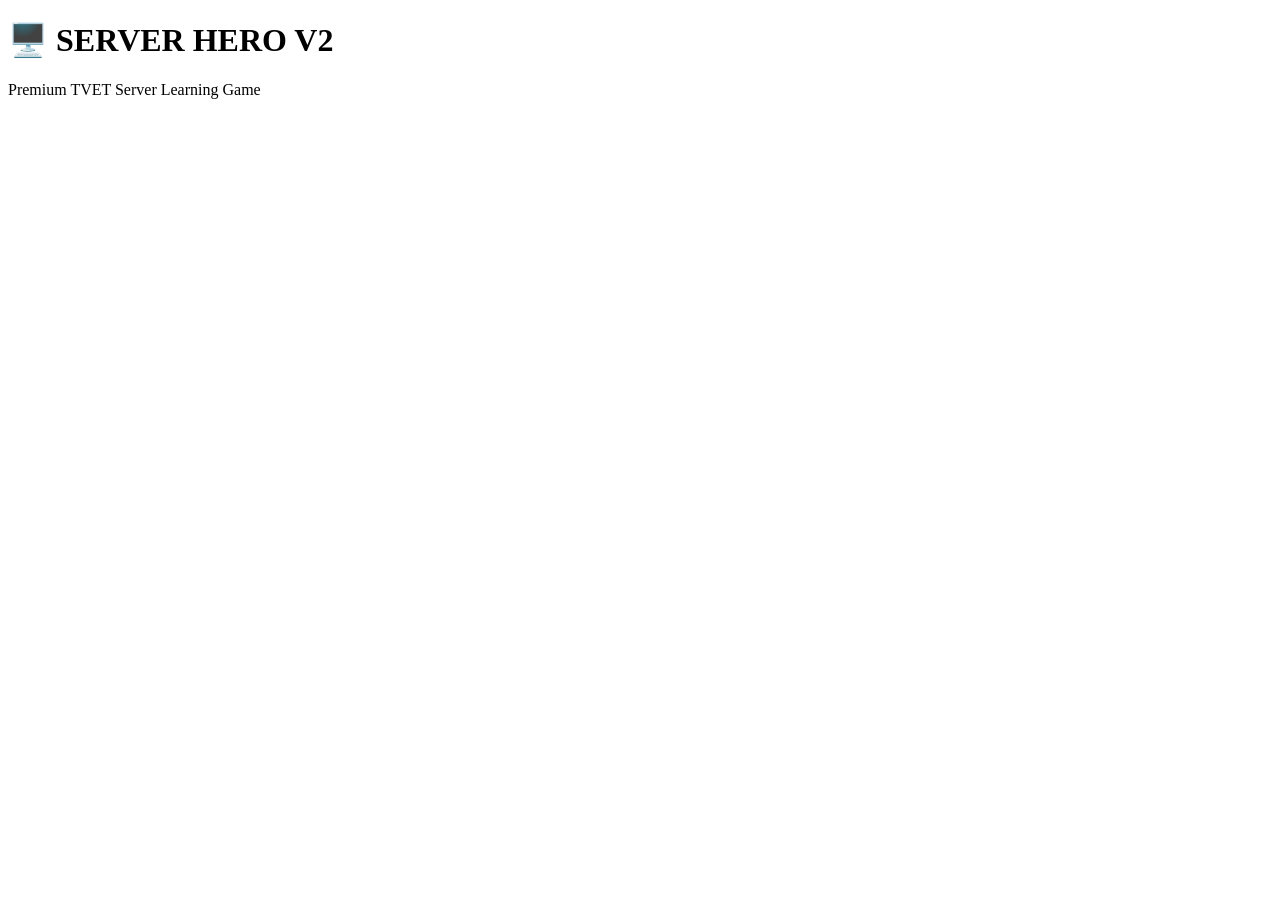
==== index.html @ 035c9340 "Add initial HTML structure for SERVER HERO V2" ====
<!DOCTYPE html>
<html lang="en">
<head>
  <meta charset="UTF-8">
  <meta name="viewport" content="width=device-width, initial-scale=1.0">
  <title>SERVER HERO V2</title>

  <link rel="stylesheet" href="style.css">
</head>
<body>

  <div class="container">
    <h1>🖥️ SERVER HERO V2</h1>
    <p>Premium TVET Server Learning Game</p>

    <div id="missions"></div>
  </div>

  <script src="missions.js"></script>
  <script src="app.js"></script>

</body>
</html>
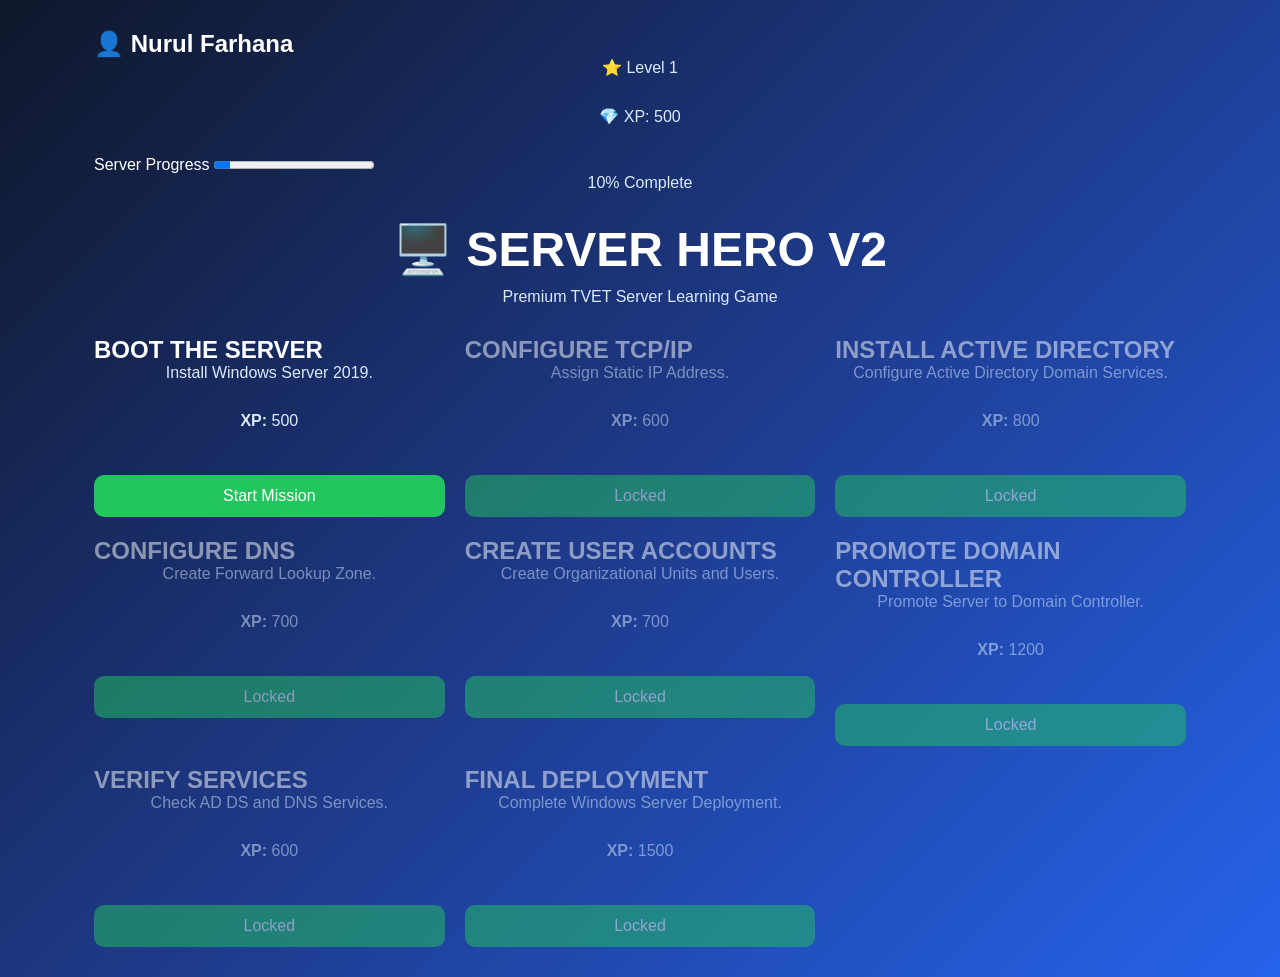
==== commit 693615b0: "Add player dashboard and progress box to index.html" ====
--- a/index.html
+++ b/index.html
@@ -9,7 +9,22 @@
 </head>
 <body>
 
-  <div class="container">
+  <div class="container"> 
+    <div class="dashboard">
+
+    <div class="player">
+        <h2>👤 Nurul Farhana</h2>
+        <p>⭐ Level 1</p>
+        <p>💎 XP: <span id="xp">500</span></p>
+    </div>
+
+    <div class="progress-box">
+        <label>Server Progress</label>
+        <progress id="progress" value="10" max="100"></progress>
+        <p><span id="percent">10%</span> Complete</p>
+    </div>
+
+</div>
     <h1>🖥️ SERVER HERO V2</h1>
     <p>Premium TVET Server Learning Game</p>
 
--- a/style.css
+++ b/style.css
@@ -0,0 +1,89 @@
+*{
+    margin:0;
+    padding:0;
+    box-sizing:border-box;
+}
+
+body{
+    font-family:Arial, Helvetica, sans-serif;
+    background:linear-gradient(135deg,#0f172a,#1e3a8a,#2563eb);
+    color:#fff;
+    min-height:100vh;
+}
+
+.container{
+    width:90%;
+    max-width:1200px;
+    margin:auto;
+    padding:30px;
+}
+
+h1{
+    text-align:center;
+    font-size:48px;
+    margin-bottom:10px;
+}
+
+p{
+    text-align:center;
+    margin-bottom:30px;
+    color:#dbeafe;
+}
+
+#missions{
+    display:grid;
+    grid-template-columns:repeat(auto-fit,minmax(280px,1fr));
+    gap:20px;
+}
+
+.mission-card{
+    background:rgba(255,255,255,.08);
+    border-radius:18px;
+    padding:20px;
+    border:1px solid rgba(255,255,255,.2);
+    transition:.3s;
+}
+
+.mission-card:hover{
+    transform:translateY(-6px);
+    box-shadow:0 10px 30px rgba(0,0,0,.35);
+}
+
+.mission-card h2{
+    font-size:22px;
+    margin-bottom:10px;
+}
+
+.mission-card p{
+    text-align:left;
+    margin:10px 0;
+}
+
+.xp{
+    display:inline-block;
+    background:#f59e0b;
+    color:#000;
+    padding:6px 12px;
+    border-radius:20px;
+    font-weight:bold;
+}
+
+.locked{
+    opacity:.5;
+}
+
+button{
+    width:100%;
+    margin-top:15px;
+    padding:12px;
+    border:none;
+    border-radius:10px;
+    background:#22c55e;
+    color:white;
+    font-size:16px;
+    cursor:pointer;
+}
+
+button:hover{
+    background:#16a34a;
+}
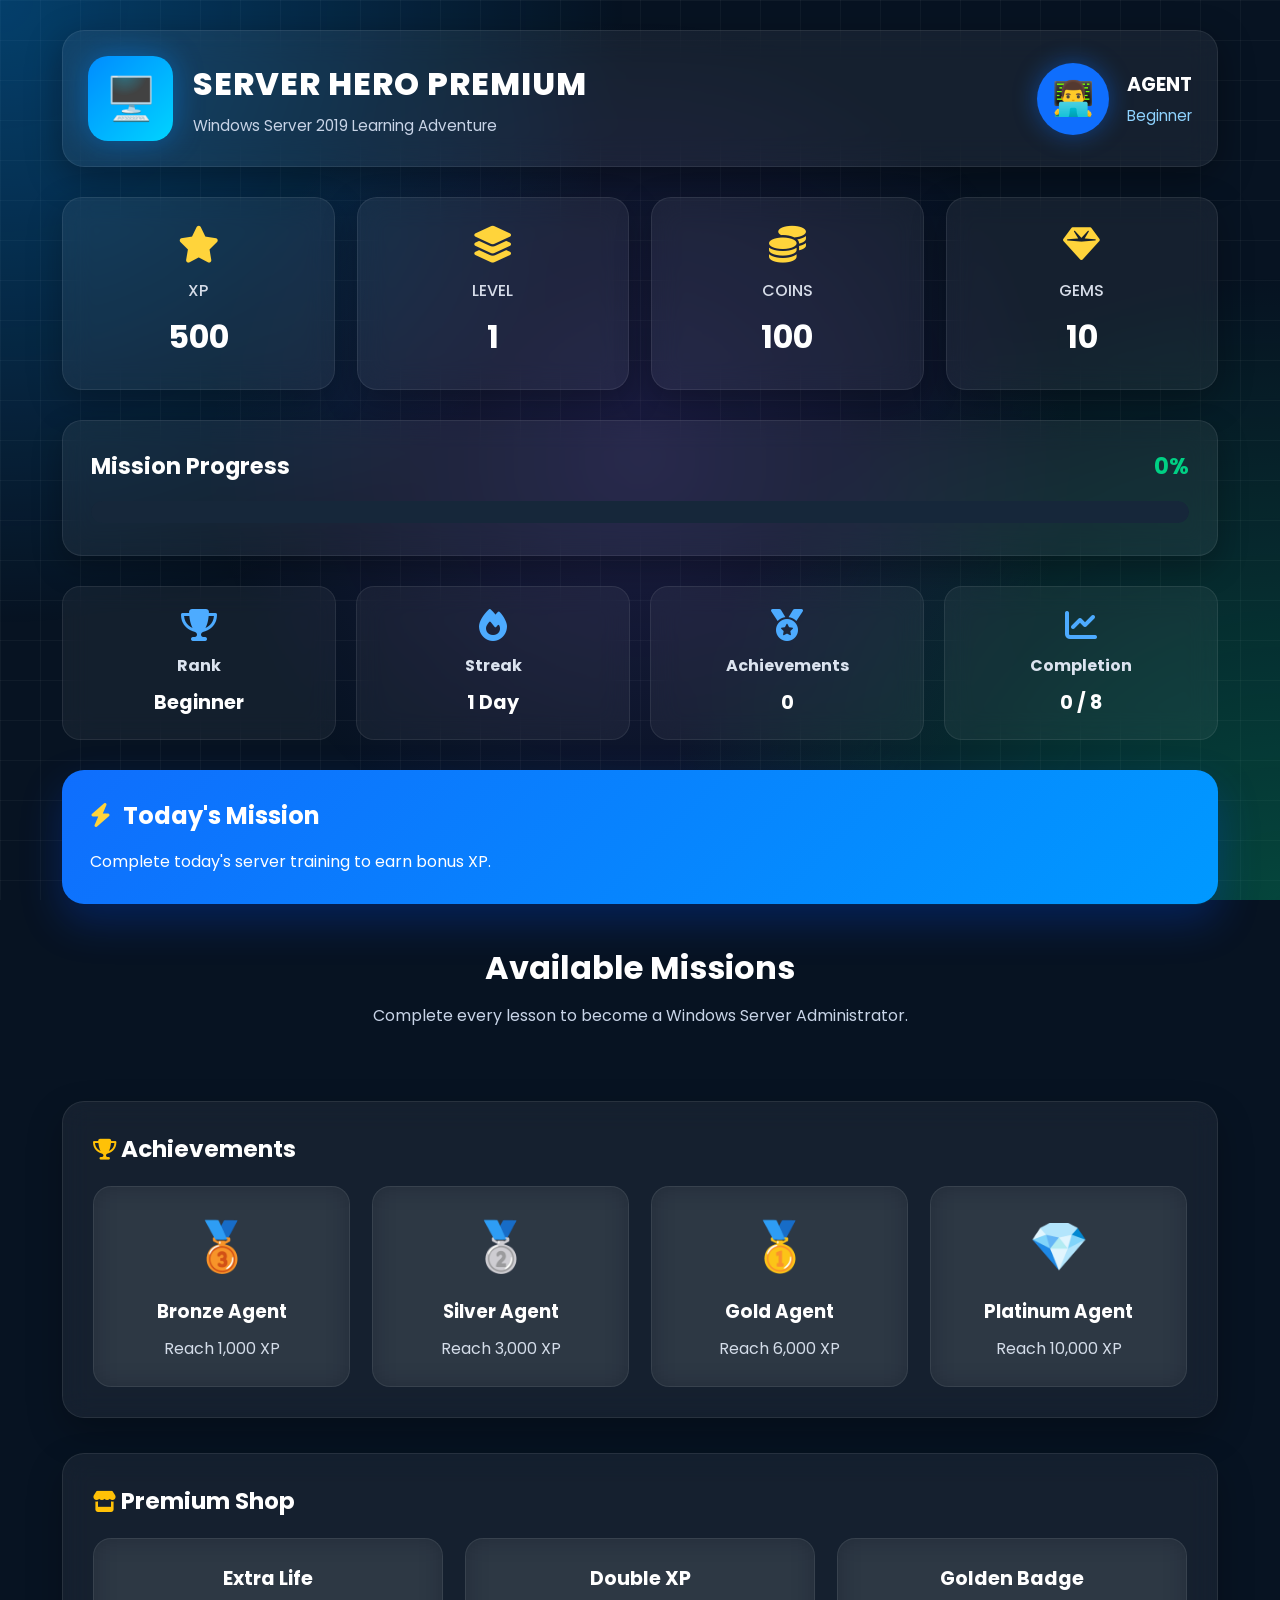
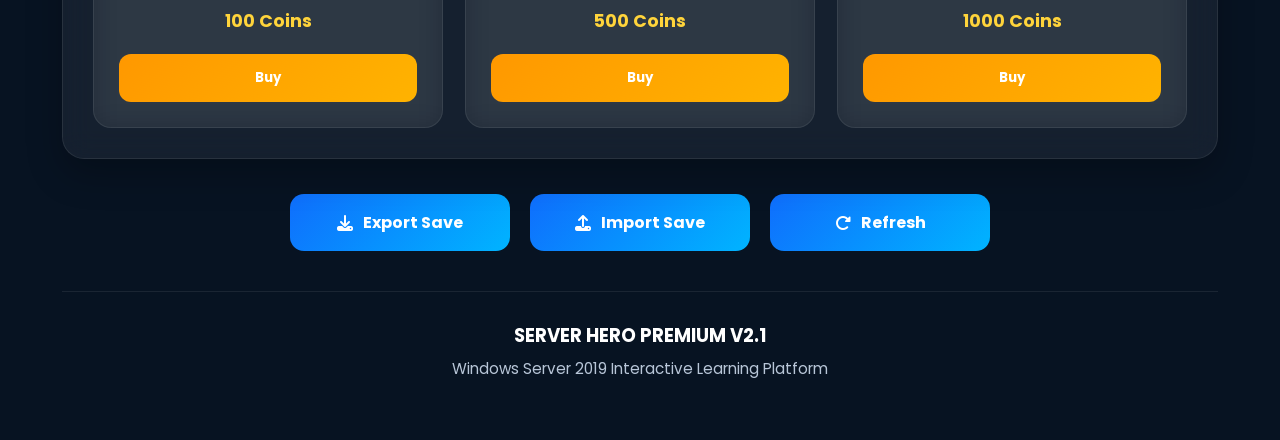
==== commit 15db8ced: "SERVER HERO PREMIUM Dashboard + Lesson 1 Complete" ====
--- a/index.html
+++ b/index.html
@@ -1,38 +1,544 @@
 <!DOCTYPE html>
 <html lang="en">
+
 <head>
-  <meta charset="UTF-8">
-  <meta name="viewport" content="width=device-width, initial-scale=1.0">
-  <title>SERVER HERO V2</title>
-
-  <link rel="stylesheet" href="style.css">
+
+<meta charset="UTF-8">
+
+<meta name="viewport"
+content="width=device-width, initial-scale=1.0">
+
+<title>SERVER HERO PREMIUM</title>
+
+<link rel="stylesheet" href="style.css">
+
+<link rel="preconnect"
+href="https://fonts.googleapis.com">
+
+<link rel="preconnect"
+href="https://fonts.gstatic.com"
+crossorigin>
+
+<link href="https://fonts.googleapis.com/css2?family=Poppins:wght@300;400;500;600;700;800&display=swap"
+rel="stylesheet">
+
+<link rel="stylesheet"
+href="https://cdnjs.cloudflare.com/ajax/libs/font-awesome/6.5.2/css/all.min.css">
+
 </head>
+
 <body>
 
-  <div class="container"> 
-    <div class="dashboard">
-
-    <div class="player">
-        <h2>👤 Nurul Farhana</h2>
-        <p>⭐ Level 1</p>
-        <p>💎 XP: <span id="xp">500</span></p>
+<div class="background-grid"></div>
+
+<div class="background-glow"></div>
+
+<div class="dashboard">
+
+<!-- ========================================= -->
+<!-- HEADER -->
+<!-- ========================================= -->
+
+<header class="top-header">
+
+<div class="logo-area">
+
+<div class="logo-icon">
+
+🖥️
+
+</div>
+
+<div>
+
+<h1>
+
+SERVER HERO PREMIUM
+
+</h1>
+
+<p>
+
+Windows Server 2019 Learning Adventure
+
+</p>
+
+</div>
+
+</div>
+
+<div class="player-profile">
+
+<div class="avatar">
+
+👨‍💻
+
+</div>
+
+<div>
+
+<h2>
+
+AGENT
+
+</h2>
+
+<p id="rank">
+
+Beginner
+
+</p>
+
+</div>
+
+</div>
+
+</header>
+
+<!-- ========================================= -->
+<!-- PLAYER PANEL -->
+<!-- ========================================= -->
+
+<section class="player-panel">
+
+<div class="stat-card">
+
+<i class="fa-solid fa-star"></i>
+
+<h3>
+
+XP
+
+</h3>
+
+<h2 id="xp">
+
+500
+
+</h2>
+
+</div>
+
+<div class="stat-card">
+
+<i class="fa-solid fa-layer-group"></i>
+
+<h3>
+
+LEVEL
+
+</h3>
+
+<h2 id="level">
+
+1
+
+</h2>
+
+</div>
+
+<div class="stat-card">
+
+<i class="fa-solid fa-coins"></i>
+
+<h3>
+
+COINS
+
+</h3>
+
+<h2 id="coins">
+
+100
+
+</h2>
+
+</div>
+
+<div class="stat-card">
+
+<i class="fa-solid fa-gem"></i>
+
+<h3>
+
+GEMS
+
+</h3>
+
+<h2 id="gems">
+
+10
+
+</h2>
+
+</div>
+
+</section>
+
+<!-- ========================================= -->
+<!-- PROGRESS -->
+<!-- ========================================= -->
+
+<section class="progress-section">
+
+<div class="progress-header">
+
+<h2>
+
+Mission Progress
+
+</h2>
+
+<h2 id="percent">
+
+0%
+
+</h2>
+
+</div>
+
+<progress
+id="progress"
+value="0"
+max="100">
+
+</progress>
+
+</section>
+
+<!-- ========================================= -->
+<!-- QUICK STATS -->
+<!-- ========================================= -->
+
+<section class="quick-stats">
+
+<div class="quick-card">
+
+<i class="fa-solid fa-trophy"></i>
+
+<h3>
+
+Rank
+
+</h3>
+
+<p id="rankText">
+
+Beginner
+
+</p>
+
+</div>
+
+<div class="quick-card">
+
+<i class="fa-solid fa-fire"></i>
+
+<h3>
+
+Streak
+
+</h3>
+
+<p id="streak">
+
+1 Day
+
+</p>
+
+</div>
+
+<div class="quick-card">
+
+<i class="fa-solid fa-medal"></i>
+
+<h3>
+
+Achievements
+
+</h3>
+
+<p id="achievementCount">
+
+0
+
+</p>
+
+</div>
+
+<div class="quick-card">
+
+<i class="fa-solid fa-chart-line"></i>
+
+<h3>
+
+Completion
+
+</h3>
+
+<p id="completion">
+
+0 / 8
+
+</p>
+
+</div>
+
+</section>
+
+<!-- ========================================= -->
+<!-- DAILY CHALLENGE -->
+<!-- ========================================= -->
+
+<section class="daily-box">
+
+<div class="daily-title">
+
+<i class="fa-solid fa-bolt"></i>
+
+<h2>
+
+Today's Mission
+
+</h2>
+
+</div>
+
+<p id="dailyMission">
+
+Complete today's server training to earn bonus XP.
+
+</p>
+
+</section>
+
+<!-- ========================================= -->
+<!-- MISSION TITLE -->
+<!-- ========================================= -->
+
+<section class="mission-title">
+
+<h2>
+
+Available Missions
+
+</h2>
+
+<p>
+
+Complete every lesson to become a Windows Server Administrator.
+
+</p>
+
+</section>
+
+<!-- ========================================= -->
+<!-- MISSION CONTAINER -->
+<!-- ========================================= -->
+
+<section
+id="missions"
+class="mission-grid">
+
+<!-- Generated by app.js -->
+
+</section> 
+
+<!-- ========================================= -->
+<!-- ACHIEVEMENT PANEL -->
+<!-- ========================================= -->
+
+<section class="achievement-panel">
+
+    <div class="panel-header">
+
+        <h2>
+
+            <i class="fa-solid fa-trophy"></i>
+
+            Achievements
+
+        </h2>
+
     </div>
 
-    <div class="progress-box">
-        <label>Server Progress</label>
-        <progress id="progress" value="10" max="100"></progress>
-        <p><span id="percent">10%</span> Complete</p>
+    <div class="achievement-grid">
+
+        <div class="achievement-card">
+
+            <div class="achievement-icon">
+                🥉
+            </div>
+
+            <h3>Bronze Agent</h3>
+
+            <p>Reach 1,000 XP</p>
+
+        </div>
+
+        <div class="achievement-card">
+
+            <div class="achievement-icon">
+                🥈
+            </div>
+
+            <h3>Silver Agent</h3>
+
+            <p>Reach 3,000 XP</p>
+
+        </div>
+
+        <div class="achievement-card">
+
+            <div class="achievement-icon">
+                🥇
+            </div>
+
+            <h3>Gold Agent</h3>
+
+            <p>Reach 6,000 XP</p>
+
+        </div>
+
+        <div class="achievement-card">
+
+            <div class="achievement-icon">
+                💎
+            </div>
+
+            <h3>Platinum Agent</h3>
+
+            <p>Reach 10,000 XP</p>
+
+        </div>
+
     </div>
 
-</div>
-    <h1>🖥️ SERVER HERO V2</h1>
-    <p>Premium TVET Server Learning Game</p>
-
-    <div id="missions"></div>
-  </div>
-
-  <script src="missions.js"></script>
-  <script src="app.js"></script>
+</section>
+
+<!-- ========================================= -->
+<!-- SHOP -->
+<!-- ========================================= -->
+
+<section class="shop-section">
+
+    <div class="panel-header">
+
+        <h2>
+
+            <i class="fa-solid fa-store"></i>
+
+            Premium Shop
+
+        </h2>
+
+    </div>
+
+    <div class="shop-grid">
+
+        <div class="shop-card">
+
+            <h3>Extra Life</h3>
+
+            <p>100 Coins</p>
+
+            <button onclick="buyItem(1)">
+
+                Buy
+
+            </button>
+
+        </div>
+
+        <div class="shop-card">
+
+            <h3>Double XP</h3>
+
+            <p>500 Coins</p>
+
+            <button onclick="buyItem(2)">
+
+                Buy
+
+            </button>
+
+        </div>
+
+        <div class="shop-card">
+
+            <h3>Golden Badge</h3>
+
+            <p>1000 Coins</p>
+
+            <button onclick="buyItem(3)">
+
+                Buy
+
+            </button>
+
+        </div>
+
+    </div>
+
+</section>
+
+<!-- ========================================= -->
+<!-- PLAYER MENU -->
+<!-- ========================================= -->
+
+<section class="menu-panel">
+
+    <button onclick="exportSave()">
+
+        <i class="fa-solid fa-download"></i>
+
+        Export Save
+
+    </button>
+
+    <button onclick="importSave()">
+
+        <i class="fa-solid fa-upload"></i>
+
+        Import Save
+
+    </button>
+
+    <button onclick="location.reload()">
+
+        <i class="fa-solid fa-rotate-right"></i>
+
+        Refresh
+
+    </button>
+
+</section>
+
+<!-- ========================================= -->
+<!-- FOOTER -->
+<!-- ========================================= -->
+
+<footer>
+
+    <p>
+
+        SERVER HERO PREMIUM V2.1
+
+    </p>
+
+    <p>
+
+        Windows Server 2019 Interactive Learning Platform
+
+    </p>
+
+</footer>
+
+</div>
+
+<script src="missions.js"></script>
+<script src="app.js"></script>
 
 </body>
-</html>
+
+</html>
--- a/style.css
+++ b/style.css
@@ -1,89 +1,2077 @@
+/* ==========================================================
+   SERVER HERO PREMIUM V2.1
+   style.css
+   PART 1
+========================================================== */
+
+/* ==========================================================
+   GOOGLE FONT
+========================================================== */
+
+@import url('https://fonts.googleapis.com/css2?family=Poppins:wght@300;400;500;600;700;800&display=swap');
+
+
+/* ==========================================================
+   RESET
+========================================================== */
+
 *{
+
     margin:0;
+
     padding:0;
+
     box-sizing:border-box;
+
+    font-family:"Poppins",sans-serif;
+
+}
+
+html{
+
+    scroll-behavior:smooth;
+
 }
 
 body{
-    font-family:Arial, Helvetica, sans-serif;
-    background:linear-gradient(135deg,#0f172a,#1e3a8a,#2563eb);
+
+    background:#071322;
+
+    color:#ffffff;
+
+    overflow-x:hidden;
+
+    min-height:100vh;
+
+    position:relative;
+
+}
+
+
+/* ==========================================================
+   BACKGROUND
+========================================================== */
+
+.background-grid{
+
+    position:fixed;
+
+    inset:0;
+
+    z-index:-2;
+
+    background-image:
+
+    linear-gradient(rgba(255,255,255,.04) 1px,transparent 1px),
+
+    linear-gradient(90deg,rgba(255,255,255,.04) 1px,transparent 1px);
+
+    background-size:40px 40px;
+
+}
+
+.background-glow{
+
+    position:fixed;
+
+    inset:0;
+
+    z-index:-1;
+
+    background:
+
+    radial-gradient(circle at top left,#0099ff55,transparent 40%),
+
+    radial-gradient(circle at bottom right,#00d08444,transparent 40%),
+
+    radial-gradient(circle at center,#6f42c133,transparent 55%);
+
+}
+
+
+/* ==========================================================
+   DASHBOARD
+========================================================== */
+
+.dashboard{
+
+    width:95%;
+
+    max-width:1500px;
+
+    margin:auto;
+
+    padding:30px;
+
+}
+
+
+/* ==========================================================
+   HEADER
+========================================================== */
+
+.top-header{
+
+    display:flex;
+
+    justify-content:space-between;
+
+    align-items:center;
+
+    gap:20px;
+
+    padding:25px;
+
+    border-radius:22px;
+
+    background:rgba(255,255,255,.06);
+
+    backdrop-filter:blur(16px);
+
+    border:1px solid rgba(255,255,255,.08);
+
+    box-shadow:
+
+    0 10px 35px rgba(0,0,0,.35);
+
+    margin-bottom:30px;
+
+}
+
+.logo-area{
+
+    display:flex;
+
+    align-items:center;
+
+    gap:20px;
+
+}
+
+.logo-icon{
+
+    width:85px;
+
+    height:85px;
+
+    border-radius:20px;
+
+    display:flex;
+
+    align-items:center;
+
+    justify-content:center;
+
+    font-size:42px;
+
+    background:linear-gradient(
+
+    135deg,
+
+    #008cff,
+
+    #00d4ff
+
+    );
+
+    box-shadow:
+
+    0 0 30px rgba(0,140,255,.45);
+
+}
+
+.logo-area h1{
+
+    font-size:2rem;
+
+    font-weight:800;
+
+    letter-spacing:1px;
+
+}
+
+.logo-area p{
+
+    margin-top:6px;
+
+    color:#c8d4e7;
+
+    font-size:.95rem;
+
+}
+
+
+/* ==========================================================
+   PLAYER PROFILE
+========================================================== */
+
+.player-profile{
+
+    display:flex;
+
+    align-items:center;
+
+    gap:18px;
+
+}
+
+.avatar{
+
+    width:72px;
+
+    height:72px;
+
+    border-radius:50%;
+
+    display:flex;
+
+    align-items:center;
+
+    justify-content:center;
+
+    background:#0f6efd;
+
+    font-size:34px;
+
+    box-shadow:
+
+    0 0 25px rgba(15,110,253,.45);
+
+}
+
+.player-profile h2{
+
+    font-size:1.2rem;
+
+    font-weight:700;
+
+}
+
+.player-profile p{
+
+    margin-top:5px;
+
+    color:#8fd3ff;
+
+    font-size:.95rem;
+
+}
+
+
+/* ==========================================================
+   SECTION TITLE
+========================================================== */
+
+.panel-header{
+
+    display:flex;
+
+    align-items:center;
+
+    gap:10px;
+
+    margin-bottom:20px;
+
+}
+
+.panel-header h2{
+
+    font-size:1.45rem;
+
+    font-weight:700;
+
+}
+
+.panel-header i{
+
+    color:#ffc107;
+
+    font-size:1.3rem;
+
+}
+
+
+/* ==========================================================
+   DEFAULT SECTION
+========================================================== */
+
+section{
+
+    margin-bottom:30px;
+
+}
+
+
+/* ==========================================================
+   BUTTON
+========================================================== */
+
+button{
+
+    border:none;
+
+    outline:none;
+
+    cursor:pointer;
+
+    transition:.30s;
+
+    border-radius:12px;
+
+    font-weight:600;
+
+}
+
+button:hover{
+
+    transform:translateY(-3px);
+
+}
+
+
+/* ==========================================================
+   SCROLLBAR
+========================================================== */
+
+::-webkit-scrollbar{
+
+    width:10px;
+
+}
+
+::-webkit-scrollbar-track{
+
+    background:#081420;
+
+}
+
+::-webkit-scrollbar-thumb{
+
+    background:#0f6efd;
+
+    border-radius:20px;
+
+}
+
+::-webkit-scrollbar-thumb:hover{
+
+    background:#3a8dff;
+
+} 
+
+/* ==========================================================
+   STYLE.CSS
+   PART 2
+   PLAYER PANEL • PROGRESS • QUICK STATS
+========================================================== */
+
+
+/* ==========================================================
+   PLAYER PANEL
+========================================================== */
+
+.player-panel{
+
+    display:grid;
+
+    grid-template-columns:repeat(4,1fr);
+
+    gap:22px;
+
+    margin-bottom:30px;
+
+}
+
+.stat-card{
+
+    background:rgba(255,255,255,.06);
+
+    border:1px solid rgba(255,255,255,.08);
+
+    backdrop-filter:blur(15px);
+
+    border-radius:20px;
+
+    padding:28px;
+
+    text-align:center;
+
+    transition:.35s;
+
+    box-shadow:0 12px 35px rgba(0,0,0,.25);
+
+}
+
+.stat-card:hover{
+
+    transform:translateY(-8px);
+
+    box-shadow:0 20px 45px rgba(0,140,255,.25);
+
+}
+
+.stat-card i{
+
+    font-size:2.3rem;
+
+    color:#ffd43b;
+
+    margin-bottom:15px;
+
+}
+
+.stat-card h3{
+
+    font-size:1rem;
+
+    color:#d6dce8;
+
+    margin-bottom:10px;
+
+    font-weight:500;
+
+}
+
+.stat-card h2{
+
+    font-size:2rem;
+
+    color:#ffffff;
+
+    font-weight:700;
+
+}
+
+
+/* ==========================================================
+   PROGRESS
+========================================================== */
+
+.progress-section{
+
+    background:rgba(255,255,255,.06);
+
+    border-radius:20px;
+
+    padding:28px;
+
+    backdrop-filter:blur(15px);
+
+    border:1px solid rgba(255,255,255,.08);
+
+    box-shadow:0 12px 30px rgba(0,0,0,.25);
+
+}
+
+.progress-header{
+
+    display:flex;
+
+    justify-content:space-between;
+
+    align-items:center;
+
+    margin-bottom:18px;
+
+}
+
+.progress-header h2{
+
+    font-size:1.4rem;
+
+    font-weight:700;
+
+}
+
+#percent{
+
+    color:#00d084;
+
+    font-weight:700;
+
+}
+
+progress{
+
+    width:100%;
+
+    height:22px;
+
+    border:none;
+
+    border-radius:20px;
+
+    overflow:hidden;
+
+}
+
+progress::-webkit-progress-bar{
+
+    background:#16273a;
+
+    border-radius:20px;
+
+}
+
+progress::-webkit-progress-value{
+
+    background:linear-gradient(
+
+        90deg,
+
+        #00c6ff,
+
+        #0072ff
+
+    );
+
+    border-radius:20px;
+
+}
+
+
+/* ==========================================================
+   QUICK STATS
+========================================================== */
+
+.quick-stats{
+
+    display:grid;
+
+    grid-template-columns:repeat(4,1fr);
+
+    gap:20px;
+
+}
+
+.quick-card{
+
+    background:rgba(255,255,255,.05);
+
+    border-radius:18px;
+
+    padding:22px;
+
+    text-align:center;
+
+    border:1px solid rgba(255,255,255,.08);
+
+    transition:.35s;
+
+}
+
+.quick-card:hover{
+
+    transform:translateY(-6px);
+
+    background:rgba(255,255,255,.08);
+
+}
+
+.quick-card i{
+
+    font-size:2rem;
+
+    color:#4dabff;
+
+    margin-bottom:12px;
+
+}
+
+.quick-card h3{
+
+    font-size:1rem;
+
+    margin-bottom:10px;
+
+    color:#dbe3ef;
+
+}
+
+.quick-card p{
+
+    font-size:1.2rem;
+
+    font-weight:700;
+
+    color:#ffffff;
+
+}
+
+
+/* ==========================================================
+   DAILY MISSION
+========================================================== */
+
+.daily-box{
+
+    background:linear-gradient(
+
+        135deg,
+
+        #0f6efd,
+
+        #0099ff
+
+    );
+
+    border-radius:22px;
+
+    padding:28px;
+
+    box-shadow:0 18px 40px rgba(0,80,255,.25);
+
+}
+
+.daily-title{
+
+    display:flex;
+
+    align-items:center;
+
+    gap:12px;
+
+    margin-bottom:15px;
+
+}
+
+.daily-title i{
+
+    font-size:1.5rem;
+
+    color:#ffd43b;
+
+}
+
+.daily-title h2{
+
+    font-size:1.5rem;
+
+}
+
+#dailyMission{
+
+    font-size:1rem;
+
+    line-height:1.8;
+
+}
+
+
+/* ==========================================================
+   MISSION TITLE
+========================================================== */
+
+.mission-title{
+
+    text-align:center;
+
+    margin-top:40px;
+
+    margin-bottom:30px;
+
+}
+
+.mission-title h2{
+
+    font-size:2rem;
+
+    font-weight:700;
+
+    margin-bottom:10px;
+
+}
+
+.mission-title p{
+
+    color:#c8d4e7;
+
+    max-width:800px;
+
+    margin:auto;
+
+    line-height:1.8;
+
+} 
+
+/* ==========================================================
+   STYLE.CSS
+   PART 3
+   MISSION GRID • MISSION CARD • BUTTON
+========================================================== */
+
+
+/* ==========================================================
+   MISSION GRID
+========================================================== */
+
+.mission-grid{
+
+    display:grid;
+
+    grid-template-columns:repeat(auto-fit,minmax(320px,1fr));
+
+    gap:25px;
+
+    margin-top:20px;
+
+    margin-bottom:40px;
+
+}
+
+
+/* ==========================================================
+   MISSION CARD
+========================================================== */
+
+.mission-card{
+
+    position:relative;
+
+    overflow:hidden;
+
+    background:rgba(255,255,255,.06);
+
+    border:1px solid rgba(255,255,255,.08);
+
+    border-radius:22px;
+
+    padding:28px;
+
+    backdrop-filter:blur(16px);
+
+    transition:.35s;
+
+    box-shadow:0 15px 35px rgba(0,0,0,.25);
+
+}
+
+.mission-card:hover{
+
+    transform:translateY(-10px);
+
+    box-shadow:0 20px 45px rgba(0,140,255,.28);
+
+}
+
+
+/* ==========================================================
+   TOP GLOW
+========================================================== */
+
+.mission-card::before{
+
+    content:"";
+
+    position:absolute;
+
+    left:0;
+
+    top:0;
+
+    width:100%;
+
+    height:6px;
+
+    background:linear-gradient(
+
+        90deg,
+
+        #00d4ff,
+
+        #0f6efd,
+
+        #6f42c1
+
+    );
+
+}
+
+
+/* ==========================================================
+   HEADER
+========================================================== */
+
+.mission-header{
+
+    display:flex;
+
+    justify-content:space-between;
+
+    align-items:center;
+
+    gap:10px;
+
+    margin-bottom:18px;
+
+}
+
+.mission-header h2{
+
+    font-size:1.35rem;
+
+    font-weight:700;
+
+    color:#ffffff;
+
+}
+
+
+/* ==========================================================
+   XP BADGE
+========================================================== */
+
+.badge{
+
+    background:#0f6efd;
+
+    color:#ffffff;
+
+    padding:8px 14px;
+
+    border-radius:50px;
+
+    font-size:.85rem;
+
+    font-weight:700;
+
+    box-shadow:0 0 15px rgba(15,110,253,.35);
+
+}
+
+
+/* ==========================================================
+   DESCRIPTION
+========================================================== */
+
+.mission-card p{
+
+    color:#d8e2ef;
+
+    line-height:1.8;
+
+    margin-bottom:25px;
+
+}
+
+
+/* ==========================================================
+   FOOTER
+========================================================== */
+
+.mission-footer{
+
+    display:flex;
+
+    justify-content:flex-end;
+
+}
+
+
+/* ==========================================================
+   BUTTON
+========================================================== */
+
+.mission-card button{
+
+    width:100%;
+
+    padding:14px;
+
+    border:none;
+
+    border-radius:12px;
+
+    font-size:1rem;
+
+    font-weight:700;
+
+    cursor:pointer;
+
+    color:#ffffff;
+
+    background:linear-gradient(
+
+        135deg,
+
+        #0f6efd,
+
+        #00b4ff
+
+    );
+
+    transition:.30s;
+
+}
+
+.mission-card button:hover{
+
+    transform:translateY(-3px);
+
+    box-shadow:0 12px 28px rgba(0,140,255,.35);
+
+}
+
+
+/* ==========================================================
+   LOCKED
+========================================================== */
+
+.mission-card.locked{
+
+    opacity:.55;
+
+    filter:grayscale(1);
+
+}
+
+.mission-card.locked::after{
+
+    content:"🔒 LOCKED";
+
+    position:absolute;
+
+    top:18px;
+
+    right:18px;
+
+    background:#dc3545;
+
+    color:#ffffff;
+
+    padding:6px 12px;
+
+    border-radius:30px;
+
+    font-size:.75rem;
+
+    font-weight:700;
+
+}
+
+.mission-card.locked button{
+
+    background:#5c6675;
+
+    cursor:not-allowed;
+
+}
+
+.mission-card.locked button:hover{
+
+    transform:none;
+
+    box-shadow:none;
+
+}
+
+
+/* ==========================================================
+   COMPLETED
+========================================================== */
+
+.mission-card.completed{
+
+    border:2px solid #00d084;
+
+}
+
+.mission-card.completed::after{
+
+    content:"✔ COMPLETED";
+
+    position:absolute;
+
+    top:18px;
+
+    right:18px;
+
+    background:#00b96b;
+
+    color:#ffffff;
+
+    padding:6px 12px;
+
+    border-radius:30px;
+
+    font-size:.75rem;
+
+    font-weight:700;
+
+}
+
+.mission-card.completed button{
+
+    background:linear-gradient(
+
+        135deg,
+
+        #00b96b,
+
+        #00d084
+
+    );
+
+}
+
+
+/* ==========================================================
+   SMALL ANIMATION
+========================================================== */
+
+@keyframes cardFloat{
+
+    0%{
+
+        transform:translateY(0);
+
+    }
+
+    50%{
+
+        transform:translateY(-4px);
+
+    }
+
+    100%{
+
+        transform:translateY(0);
+
+    }
+
+}
+
+.mission-card:hover .badge{
+
+    animation:cardFloat .8s infinite;
+
+}
+
+/* ==========================================================
+   STYLE.CSS
+   PART 4
+   ACHIEVEMENT • SHOP • MENU • FOOTER
+========================================================== */
+
+
+/* ==========================================================
+   ACHIEVEMENT PANEL
+========================================================== */
+
+.achievement-panel{
+
+    background:rgba(255,255,255,.06);
+
+    border:1px solid rgba(255,255,255,.08);
+
+    backdrop-filter:blur(16px);
+
+    border-radius:22px;
+
+    padding:30px;
+
+    margin-bottom:35px;
+
+    box-shadow:0 15px 35px rgba(0,0,0,.25);
+
+}
+
+.achievement-grid{
+
+    display:grid;
+
+    grid-template-columns:repeat(auto-fit,minmax(220px,1fr));
+
+    gap:22px;
+
+}
+
+.achievement-card{
+
+    background:rgba(255,255,255,.05);
+
+    border:1px solid rgba(255,255,255,.08);
+
+    border-radius:18px;
+
+    padding:24px;
+
+    text-align:center;
+
+    transition:.35s;
+
+}
+
+.achievement-card:hover{
+
+    transform:translateY(-8px);
+
+    border-color:#ffd43b;
+
+    box-shadow:0 18px 35px rgba(255,212,59,.20);
+
+}
+
+.achievement-icon{
+
+    font-size:3rem;
+
+    margin-bottom:15px;
+
+}
+
+.achievement-card h3{
+
+    font-size:1.15rem;
+
+    margin-bottom:10px;
+
+}
+
+.achievement-card p{
+
+    color:#d4dde9;
+
+    line-height:1.7;
+
+}
+
+
+/* ==========================================================
+   SHOP
+========================================================== */
+
+.shop-section{
+
+    background:rgba(255,255,255,.06);
+
+    border:1px solid rgba(255,255,255,.08);
+
+    backdrop-filter:blur(16px);
+
+    border-radius:22px;
+
+    padding:30px;
+
+    margin-bottom:35px;
+
+    box-shadow:0 15px 35px rgba(0,0,0,.25);
+
+}
+
+.shop-grid{
+
+    display:grid;
+
+    grid-template-columns:repeat(auto-fit,minmax(250px,1fr));
+
+    gap:22px;
+
+}
+
+.shop-card{
+
+    background:rgba(255,255,255,.05);
+
+    border-radius:18px;
+
+    border:1px solid rgba(255,255,255,.08);
+
+    padding:25px;
+
+    text-align:center;
+
+    transition:.35s;
+
+}
+
+.shop-card:hover{
+
+    transform:translateY(-8px);
+
+    box-shadow:0 18px 35px rgba(0,140,255,.20);
+
+}
+
+.shop-card h3{
+
+    font-size:1.2rem;
+
+    margin-bottom:15px;
+
+}
+
+.shop-card p{
+
+    color:#ffd43b;
+
+    font-size:1.1rem;
+
+    font-weight:700;
+
+    margin-bottom:20px;
+
+}
+
+.shop-card button{
+
+    width:100%;
+
+    padding:14px;
+
+    background:linear-gradient(
+
+        135deg,
+
+        #ff9800,
+
+        #ffb300
+
+    );
+
     color:#fff;
-    min-height:100vh;
-}
-
-.container{
-    width:90%;
-    max-width:1200px;
-    margin:auto;
-    padding:30px;
-}
-
-h1{
+
+    border:none;
+
+    border-radius:12px;
+
+    font-weight:700;
+
+    transition:.3s;
+
+}
+
+.shop-card button:hover{
+
+    transform:translateY(-3px);
+
+    box-shadow:0 12px 25px rgba(255,179,0,.30);
+
+}
+
+
+/* ==========================================================
+   MENU PANEL
+========================================================== */
+
+.menu-panel{
+
+    display:flex;
+
+    justify-content:center;
+
+    align-items:center;
+
+    gap:20px;
+
+    flex-wrap:wrap;
+
+    margin-bottom:40px;
+
+}
+
+.menu-panel button{
+
+    min-width:220px;
+
+    padding:16px 24px;
+
+    background:linear-gradient(
+
+        135deg,
+
+        #0f6efd,
+
+        #00b4ff
+
+    );
+
+    color:#ffffff;
+
+    border:none;
+
+    border-radius:14px;
+
+    font-size:1rem;
+
+    font-weight:700;
+
+    display:flex;
+
+    justify-content:center;
+
+    align-items:center;
+
+    gap:10px;
+
+    transition:.30s;
+
+}
+
+.menu-panel button:hover{
+
+    transform:translateY(-4px);
+
+    box-shadow:0 15px 30px rgba(0,140,255,.30);
+
+}
+
+.menu-panel i{
+
+    font-size:1rem;
+
+}
+
+
+/* ==========================================================
+   FOOTER
+========================================================== */
+
+footer{
+
+    margin-top:30px;
+
     text-align:center;
-    font-size:48px;
+
+    padding:30px 20px;
+
+    border-top:1px solid rgba(255,255,255,.08);
+
+}
+
+footer p:first-child{
+
+    font-size:1.15rem;
+
+    font-weight:700;
+
+    color:#ffffff;
+
+    margin-bottom:8px;
+
+}
+
+footer p:last-child{
+
+    color:#b8c6d8;
+
+    font-size:.95rem;
+
+}
+
+
+/* ==========================================================
+   FADE ANIMATION
+========================================================== */
+
+@keyframes fadeInUp{
+
+    from{
+
+        opacity:0;
+
+        transform:translateY(30px);
+
+    }
+
+    to{
+
+        opacity:1;
+
+        transform:translateY(0);
+
+    }
+
+}
+
+.achievement-panel,
+.shop-section,
+.menu-panel,
+footer{
+
+    animation:fadeInUp .8s ease;
+
+}
+
+/* ==========================================================
+   STYLE.CSS
+   PART 5
+   POPUP • TOAST • PARTICLE • ANIMATION
+========================================================== */
+
+
+/* ==========================================================
+   REWARD POPUP
+========================================================== */
+
+.reward-popup{
+
+    position:fixed;
+
+    top:50%;
+
+    left:50%;
+
+    transform:translate(-50%,-50%) scale(.7);
+
+    width:min(420px,90vw);
+
+    padding:35px;
+
+    text-align:center;
+
+    border-radius:24px;
+
+    background:rgba(12,22,38,.96);
+
+    border:2px solid #00d084;
+
+    box-shadow:0 20px 60px rgba(0,0,0,.45);
+
+    opacity:0;
+
+    visibility:hidden;
+
+    transition:.35s;
+
+    z-index:9999;
+
+}
+
+.reward-popup.show{
+
+    opacity:1;
+
+    visibility:visible;
+
+    transform:translate(-50%,-50%) scale(1);
+
+}
+
+.reward-popup h2{
+
+    color:#00d084;
+
+    margin-bottom:20px;
+
+    font-size:1.8rem;
+
+}
+
+.reward-popup p{
+
+    margin:10px 0;
+
+    font-size:1.15rem;
+
+}
+
+
+/* ==========================================================
+   ACHIEVEMENT POPUP
+========================================================== */
+
+.achievement-popup{
+
+    position:fixed;
+
+    top:40px;
+
+    right:40px;
+
+    width:340px;
+
+    max-width:90vw;
+
+    padding:25px;
+
+    border-radius:18px;
+
+    background:#101f35;
+
+    border-left:6px solid gold;
+
+    box-shadow:0 15px 35px rgba(0,0,0,.35);
+
+    opacity:0;
+
+    transform:translateX(120%);
+
+    transition:.35s;
+
+    z-index:9998;
+
+}
+
+.achievement-popup.show{
+
+    opacity:1;
+
+    transform:translateX(0);
+
+}
+
+.achievement-popup h2{
+
+    color:gold;
+
+    margin-bottom:12px;
+
+}
+
+.achievement-popup h3{
+
     margin-bottom:10px;
-}
-
-p{
-    text-align:center;
-    margin-bottom:30px;
-    color:#dbeafe;
-}
-
-#missions{
-    display:grid;
-    grid-template-columns:repeat(auto-fit,minmax(280px,1fr));
-    gap:20px;
-}
-
-.mission-card{
-    background:rgba(255,255,255,.08);
+
+}
+
+.achievement-popup p{
+
+    color:#d8e2ef;
+
+}
+
+
+/* ==========================================================
+   DAILY BONUS
+========================================================== */
+
+.daily-popup{
+
+    position:fixed;
+
+    bottom:35px;
+
+    left:35px;
+
+    width:320px;
+
+    max-width:90vw;
+
+    padding:24px;
+
     border-radius:18px;
-    padding:20px;
-    border:1px solid rgba(255,255,255,.2);
-    transition:.3s;
-}
-
-.mission-card:hover{
-    transform:translateY(-6px);
-    box-shadow:0 10px 30px rgba(0,0,0,.35);
-}
-
-.mission-card h2{
-    font-size:22px;
-    margin-bottom:10px;
-}
-
-.mission-card p{
-    text-align:left;
-    margin:10px 0;
-}
-
-.xp{
-    display:inline-block;
-    background:#f59e0b;
-    color:#000;
-    padding:6px 12px;
-    border-radius:20px;
-    font-weight:bold;
-}
-
-.locked{
-    opacity:.5;
-}
-
-button{
-    width:100%;
-    margin-top:15px;
-    padding:12px;
-    border:none;
-    border-radius:10px;
-    background:#22c55e;
-    color:white;
-    font-size:16px;
-    cursor:pointer;
-}
-
-button:hover{
-    background:#16a34a;
-}
+
+    background:#0f6efd;
+
+    color:#fff;
+
+    box-shadow:0 15px 35px rgba(15,110,253,.35);
+
+    transform:translateY(150%);
+
+    opacity:0;
+
+    transition:.35s;
+
+    z-index:9997;
+
+}
+
+.daily-popup.show{
+
+    transform:translateY(0);
+
+    opacity:1;
+
+}
+
+.daily-popup h2{
+
+    margin-bottom:12px;
+
+}
+
+.daily-popup p{
+
+    margin:8px 0;
+
+}
+
+
+/* ==========================================================
+   TOAST
+========================================================== */
+
+.toast{
+
+    position:fixed;
+
+    top:30px;
+
+    left:50%;
+
+    transform:translateX(-50%) translateY(-100px);
+
+    padding:16px 30px;
+
+    border-radius:50px;
+
+    font-weight:700;
+
+    color:#fff;
+
+    opacity:0;
+
+    transition:.35s;
+
+    z-index:99999;
+
+    box-shadow:0 12px 25px rgba(0,0,0,.25);
+
+}
+
+.toast.show{
+
+    transform:translateX(-50%) translateY(0);
+
+    opacity:1;
+
+}
+
+.toast.success{
+
+    background:#00b96b;
+
+}
+
+.toast.error{
+
+    background:#dc3545;
+
+}
+
+.toast.info{
+
+    background:#0f6efd;
+
+}
+
+
+/* ==========================================================
+   LEVEL UP
+========================================================== */
+
+.level-up{
+
+    position:fixed;
+
+    inset:0;
+
+    display:flex;
+
+    flex-direction:column;
+
+    justify-content:center;
+
+    align-items:center;
+
+    background:rgba(0,0,0,.75);
+
+    opacity:0;
+
+    visibility:hidden;
+
+    transition:.35s;
+
+    z-index:999999;
+
+}
+
+.level-up.show{
+
+    opacity:1;
+
+    visibility:visible;
+
+}
+
+.level-up h1{
+
+    font-size:3rem;
+
+    color:#ffd43b;
+
+    margin-bottom:20px;
+
+    animation:pulse 1s infinite;
+
+}
+
+.level-up h2{
+
+    font-size:2rem;
+
+    color:#fff;
+
+}
+
+
+/* ==========================================================
+   PARTICLE
+========================================================== */
+
+.particle{
+
+    position:fixed;
+
+    width:10px;
+
+    height:10px;
+
+    border-radius:50%;
+
+    background:#00d4ff;
+
+    pointer-events:none;
+
+    z-index:9990;
+
+    animation:particleFloat linear forwards;
+
+}
+
+
+/* ==========================================================
+   KEYFRAMES
+========================================================== */
+
+@keyframes pulse{
+
+    0%{
+
+        transform:scale(1);
+
+    }
+
+    50%{
+
+        transform:scale(1.08);
+
+    }
+
+    100%{
+
+        transform:scale(1);
+
+    }
+
+}
+
+@keyframes particleFloat{
+
+    from{
+
+        transform:translateY(0) rotate(0deg);
+
+        opacity:1;
+
+    }
+
+    to{
+
+        transform:translateY(-120vh) rotate(720deg);
+
+        opacity:0;
+
+    }
+
+}
+
+/* ==========================================================
+   SERVER HERO PREMIUM V2.1
+   STYLE.CSS
+   PART 6 (FINAL)
+   RESPONSIVE • MOBILE • TABLET • iPAD
+========================================================== */
+
+
+/* ==========================================================
+   LARGE TABLET
+========================================================== */
+
+@media (max-width:1200px){
+
+    .player-panel{
+
+        grid-template-columns:repeat(2,1fr);
+
+    }
+
+    .quick-stats{
+
+        grid-template-columns:repeat(2,1fr);
+
+    }
+
+    .mission-grid{
+
+        grid-template-columns:repeat(2,1fr);
+
+    }
+
+}
+
+
+/* ==========================================================
+   TABLET
+========================================================== */
+
+@media (max-width:992px){
+
+    .dashboard{
+
+        width:95%;
+
+        padding:20px;
+
+    }
+
+    .top-header{
+
+        flex-direction:column;
+
+        text-align:center;
+
+    }
+
+    .logo-area{
+
+        flex-direction:column;
+
+    }
+
+    .player-profile{
+
+        flex-direction:column;
+
+    }
+
+    .achievement-grid{
+
+        grid-template-columns:repeat(2,1fr);
+
+    }
+
+    .shop-grid{
+
+        grid-template-columns:repeat(2,1fr);
+
+    }
+
+}
+
+
+/* ==========================================================
+   MOBILE
+========================================================== */
+
+@media (max-width:768px){
+
+    .player-panel{
+
+        grid-template-columns:1fr;
+
+    }
+
+    .quick-stats{
+
+        grid-template-columns:1fr;
+
+    }
+
+    .mission-grid{
+
+        grid-template-columns:1fr;
+
+    }
+
+    .achievement-grid{
+
+        grid-template-columns:1fr;
+
+    }
+
+    .shop-grid{
+
+        grid-template-columns:1fr;
+
+    }
+
+    .menu-panel{
+
+        flex-direction:column;
+
+    }
+
+    .menu-panel button{
+
+        width:100%;
+
+    }
+
+    .logo-area h1{
+
+        font-size:1.5rem;
+
+    }
+
+    .mission-title h2{
+
+        font-size:1.6rem;
+
+    }
+
+}
+
+
+/* ==========================================================
+   SMALL MOBILE
+========================================================== */
+
+@media (max-width:480px){
+
+    .dashboard{
+
+        padding:15px;
+
+    }
+
+    .top-header{
+
+        padding:20px;
+
+    }
+
+    .logo-icon{
+
+        width:65px;
+
+        height:65px;
+
+        font-size:30px;
+
+    }
+
+    .avatar{
+
+        width:60px;
+
+        height:60px;
+
+        font-size:28px;
+
+    }
+
+    .stat-card{
+
+        padding:20px;
+
+    }
+
+    .quick-card{
+
+        padding:18px;
+
+    }
+
+    .mission-card{
+
+        padding:22px;
+
+    }
+
+    .reward-popup,
+
+    .achievement-popup,
+
+    .daily-popup{
+
+        width:90%;
+
+        left:50%;
+
+        right:auto;
+
+        transform:translateX(-50%);
+
+    }
+
+    .achievement-popup.show{
+
+        transform:translateX(-50%);
+
+    }
+
+}
+
+
+/* ==========================================================
+   SMOOTH ANIMATION
+========================================================== */
+
+.stat-card,
+.quick-card,
+.mission-card,
+.achievement-card,
+.shop-card,
+.menu-panel button{
+
+    transition:
+        transform .3s ease,
+        box-shadow .3s ease,
+        background .3s ease;
+
+}
+
+
+/* ==========================================================
+   GLASS EFFECT
+========================================================== */
+
+.stat-card,
+.quick-card,
+.mission-card,
+.achievement-card,
+.shop-card,
+.progress-section,
+.daily-box,
+.achievement-panel,
+.shop-section{
+
+    backdrop-filter:blur(14px);
+
+    -webkit-backdrop-filter:blur(14px);
+
+}
+
+
+/* ==========================================================
+   SELECTION
+========================================================== */
+
+::selection{
+
+    background:#0f6efd;
+
+    color:#ffffff;
+
+}
+
+
+/* ==========================================================
+   FOCUS
+========================================================== */
+
+button:focus{
+
+    outline:2px solid #00d4ff;
+
+    outline-offset:3px;
+
+}
+
+
+/* ==========================================================
+   END OF FILE
+========================================================== */
